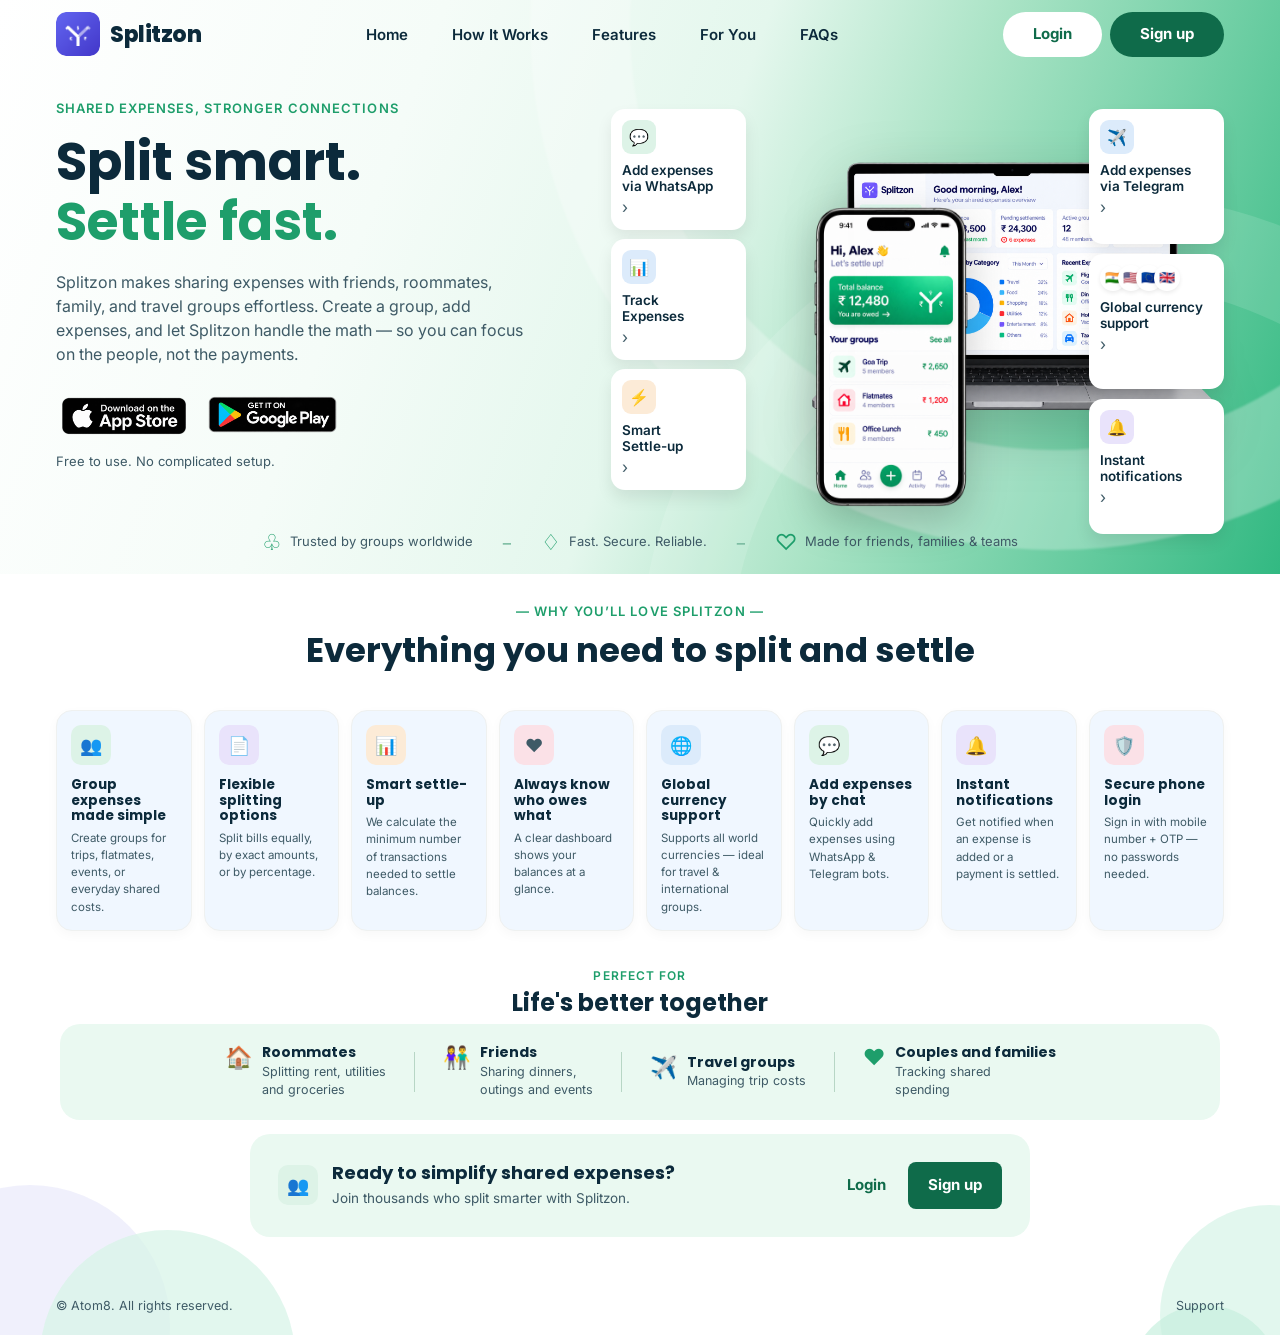
==== index.html @ 44561567 "updated code" ====
<!DOCTYPE html>
<html lang="en">
<head>
<meta charset="UTF-8" />
<meta name="viewport" content="width=device-width, initial-scale=1.0" />
<title>Splitzon — Split smart. Settle fast.</title>
<link rel="preconnect" href="https://fonts.googleapis.com">
<link rel="preconnect" href="https://fonts.gstatic.com" crossorigin>
<link href="https://fonts.googleapis.com/css2?family=Poppins:wght@600;700;800&family=Inter:wght@400;500;600&display=swap" rel="stylesheet">
<link rel="stylesheet" href="css/styles.css" />
</head>
<body>

<section class="hero">

  <nav class="navbar">
    <div class="nav-logo">
      <img src="assets/images/logo.png" alt="Splitzon" class="logo-img"
           onerror="this.style.display='none'; this.nextElementSibling.style.display='flex';" />
      <div class="logo-fallback" style="display:none;">S</div>
      <span class="logo-text">Splitzon</span>
    </div>

    <ul class="nav-links">
      <li><a href="index.html">Home</a></li>
      <li><a href="how-it-works.html">How It Works</a></li>
      <li><a href="features.html">Features</a></li>
      <li><a href="for-you.html">For You</a></li>
      <li><a href="faq.html">FAQs</a></li>
    </ul>

    <div class="nav-auth">
      <a href="https://szfe.atom8itsolutions.com/login" class="btn-login">Login</a>
      <a href="https://szfe.atom8itsolutions.com/login" class="btn-signup">Sign up</a>
    </div>

    <!-- Mobile-only hamburger toggle -->
    <button class="hamburger-btn" id="hamburgerBtn" aria-label="Toggle menu" aria-expanded="false" aria-controls="mobileMenu">
      <span></span><span></span><span></span>
    </button>

    <!-- Mobile-only dropdown menu -->
    <div class="mobile-menu" id="mobileMenu">
      <ul class="mobile-nav-links">
        <li><a href="index.html">Home</a></li>
        <li><a href="how-it-works.html">How It Works</a></li>
        <li><a href="features.html">Features</a></li>
        <li><a href="for-you.html">For You</a></li>
        <li><a href="faq.html">FAQs</a></li>
      </ul>
      <div class="mobile-auth">
        <a href="https://szfe.atom8itsolutions.com/login" class="btn-login">Login</a>
        <a href="https://szfe.atom8itsolutions.com/login" class="btn-signup">Sign up</a>
      </div>
    </div>
  </nav>

  <div class="hero-content">
    <div class="hero-text">
      <p class="eyebrow">SHARED EXPENSES, STRONGER CONNECTIONS</p>
      <h1 class="hero-heading">
        Split smart.<br>
        <span class="accent-green">Settle fast.</span>
      </h1>
      <p class="hero-desc">
        Splitzon makes sharing expenses with friends, roommates, family, and travel
        groups effortless. Create a group, add expenses, and let Splitzon handle
        the math — so you can focus on the people, not the payments.
      </p>

      <div class="store-badges">
        <img src="assets/images/app_store.png" alt="Download on the App Store" class="badge-img" />
        <img src="assets/images/play_store_badge.png" alt="Get it on Google Play" class="badge-img" />
      </div>
      <p class="hero-footnote">Free to use. No complicated setup.</p>
    </div>

    <div class="hero-visual">
      <div class="mockup-stack">
        <img src="assets/images/laptop_mockup.png" alt="Splitzon dashboard" class="laptop-mockup" />
        <img src="assets/images/phone_mockup.png" alt="Splitzon app" class="phone-mockup" />

        <div class="float-card card-whatsapp">
          <div class="float-icon icon-green"><span>💬</span></div>
          <div class="float-copy">
            <p>Add expenses<br>via WhatsApp</p>
          </div>
          <span class="card-arrow">›</span>
        </div>

        <div class="float-card card-track">
          <div class="float-icon icon-blue"><span>📊</span></div>
          <div class="float-copy">
            <p>Track<br>Expenses</p>
          </div>
          <span class="card-arrow">›</span>
        </div>

        <div class="float-card card-settle">
          <div class="float-icon icon-orange"><span>⚡</span></div>
          <div class="float-copy">
            <p>Smart<br>Settle-up</p>
          </div>
          <span class="card-arrow">›</span>
        </div>
      </div>

      <div class="float-card card-telegram">
        <div class="float-icon icon-blue"><span>✈️</span></div>
        <div class="float-copy">
          <p>Add expenses<br>via Telegram</p>
        </div>
        <span class="card-arrow">›</span>
      </div>

      <div class="float-card card-currency">
        <div class="flags-row">
          <span class="flag">🇮🇳</span>
          <span class="flag">🇺🇸</span>
          <span class="flag">🇪🇺</span>
          <span class="flag">🇬🇧</span>
        </div>
        <div class="float-copy">
          <p>Global currency<br>support</p>
        </div>
        <span class="card-arrow">›</span>
      </div>

      <div class="float-card card-notify">
        <div class="float-icon icon-purple"><span>🔔</span></div>
        <div class="float-copy">
          <p>Instant<br>notifications</p>
        </div>
        <span class="card-arrow">›</span>
      </div>
    </div>
  </div>

  <div class="trust-strip">
    <div class="trust-item">
      <span class="trust-icon">♧</span>
      <span>Trusted by groups worldwide</span>
    </div>
    <span class="trust-separator">−</span>
    <div class="trust-item">
      <span class="trust-icon">♢</span>
      <span>Fast. Secure. Reliable.</span>
    </div>
    <span class="trust-separator">−</span>
    <div class="trust-item">
      <span class="trust-icon">♡</span>
      <span>Made for friends, families &amp; teams</span>
    </div>
  </div>
</section>

<section class="why-section" id="features">
  <p class="section-label">— WHY YOU’LL LOVE SPLITZON —</p>
  <h2 class="section-heading">Everything you need to split and settle</h2>

  <div class="feature-grid">
    <div class="feature-card">
      <div class="feature-icon icon-green">👥</div>
      <h3>Group expenses<br>made simple</h3>
      <p>Create groups for trips, flatmates, events, or everyday shared costs.</p>
    </div>
    <div class="feature-card">
      <div class="feature-icon icon-purple">📄</div>
      <h3>Flexible splitting<br>options</h3>
      <p>Split bills equally, by exact amounts, or by percentage.</p>
    </div>
    <div class="feature-card">
      <div class="feature-icon icon-orange">📊</div>
      <h3>Smart settle-up</h3>
      <p>We calculate the minimum number of transactions needed to settle balances.</p>
    </div>
    <div class="feature-card">
      <div class="feature-icon icon-pink">❤️</div>
      <h3>Always know<br>who owes what</h3>
      <p>A clear dashboard shows your balances at a glance.</p>
    </div>
    <div class="feature-card">
      <div class="feature-icon icon-blue">🌐</div>
      <h3>Global currency<br>support</h3>
      <p>Supports all world currencies — ideal for travel &amp; international groups.</p>
    </div>
    <div class="feature-card">
      <div class="feature-icon icon-green">💬</div>
      <h3>Add expenses<br>by chat</h3>
      <p>Quickly add expenses using WhatsApp &amp; Telegram bots.</p>
    </div>
    <div class="feature-card">
      <div class="feature-icon icon-purple">🔔</div>
      <h3>Instant<br>notifications</h3>
      <p>Get notified when an expense is added or a payment is settled.</p>
    </div>
    <div class="feature-card">
      <div class="feature-icon icon-pink">🛡️</div>
      <h3>Secure phone<br>login</h3>
      <p>Sign in with mobile number + OTP — no passwords needed.</p>
    </div>
  </div>
</section>

<div class="decor-wrap">
  <span class="decor-circle dc-1"></span>
  <span class="decor-circle dc-2"></span>
  <span class="decor-circle dc-3"></span>
  <span class="decor-circle dc-4"></span>

  <section class="perfect-section" id="for-you">
    <p class="section-label">PERFECT FOR</p>
    <h2 class="section-heading">Life's better together</h2>

    <div class="perfect-box">
      <div class="perfect-grid">
        <div class="perfect-item">
          <span class="perfect-icon">🏠</span>
          <div>
            <h4>Roommates</h4>
            <p>Splitting rent, utilities<br>and groceries</p>
          </div>
        </div>
        <span class="perfect-divider"></span>
        <div class="perfect-item">
          <span class="perfect-icon">👫</span>
          <div>
            <h4>Friends</h4>
            <p>Sharing dinners,<br>outings and events</p>
          </div>
        </div>
        <span class="perfect-divider"></span>
        <div class="perfect-item">
          <span class="perfect-icon">✈️</span>
          <div>
            <h4>Travel groups</h4>
            <p>Managing trip costs</p>
          </div>
        </div>
        <span class="perfect-divider"></span>
        <div class="perfect-item">
          <span class="perfect-icon">❤️</span>
          <div>
            <h4>Couples and families</h4>
            <p>Tracking shared<br>spending</p>
          </div>
        </div>
      </div>
    </div>
  </section>

  <section class="cta-wrap">
    <div class="cta-box">
      <div class="cta-left">
        <div class="cta-icon">👥</div>
        <div>
          <h3>Ready to simplify shared expenses?</h3>
          <p>Join thousands who split smarter with Splitzon.</p>
        </div>
      </div>
      <div class="nav-auth">
        <a href="https://szfe.atom8itsolutions.com/login" class="btn-login">Login</a>
        <a href="https://szfe.atom8itsolutions.com/login" class="btn-signup">Sign up</a>
      </div>
    </div>
  </section>

  <footer class="footer">
    <p>© Atom8. All rights reserved.</p>
    <div class="footer-links">
      <a href="mailto:splitzonsupport@zhini.co.in">Support</a>
    </div>
  </footer>
</div>

<script src="js/script.js"></script>
<script src="js/mobile-menu.js"></script>
</body>
</html>
---- css/styles.css ----
/* ==========================================================
   Splitzon Landing Page — CSS
   Colors/fonts mirror the Flutter SplitzonColors / SplitzonText
   Updated to match latest Flutter home_screen.dart
   + Mobile responsive fixes (hamburger menu, phone mockup, trust strip)
   ========================================================== */

:root {
  --navy-text: #0C2A3B;
  --body-text: #3E5A66;
  --purple: #6C4FE8;
  --dark-green-btn: #0F6B4A;
  --mint-top: #EFFDF6;
  --mint-mid: #BDEBD3;
  --teal-bottom: #57C596;
  --card-green-bg: #DDF3E7;
  --card-purple-bg: #E9E3FB;
  --card-orange-bg: #FCEBD7;
  --card-pink-bg: #FBE1E7;
  --card-blue-bg: #DCEBFB;
  --section-label-green: #1E9E6B;
  --footer-bg: #EAF9F1;
  --input-border: #D8E4E1;
}

* {
  box-sizing: border-box;
}

* { box-sizing: border-box; margin: 0; padding: 0; }

body {
  font-family: 'Inter', sans-serif;
  color: var(--body-text);
  line-height: 1.5;
  background: #ffffff;
  overflow-x: hidden;
}

h1, h2, h3, h4 {
  font-family: 'Poppins', sans-serif;
  color: var(--navy-text);
  font-weight: 700;
  line-height: 1.15;
}

a { text-decoration: none; color: inherit; }

.hero {
  position: relative;
  isolation: isolate;
  overflow: hidden;
  background:
    linear-gradient(
      110deg,
      #FFFFFF 0%,
      #F5FCF8 30%,
      #E4F7ED 52%,
      #A9E3C5 68%,
      #32B982 100%
    );
}

.hero::before {
  content: "";
  position: absolute;
  width: 850px;
  height: 850px;
  right: -300px;
  top: -500px;
  border-radius: 50%;
  border: 100px solid rgba(255, 255, 255, 0.28);
  filter: blur(1px);
  pointer-events: none;
  z-index: -1;
}

.hero::after {
  content: "";
  position: absolute;
  width: 760px;
  height: 760px;
  right: -300px;
  bottom: -560px;
  border-radius: 50%;
  border: 90px solid rgba(255, 255, 255, 0.12);
  pointer-events: none;
  z-index: -1;
}

.navbar {
  position: relative;
  display: flex;
  align-items: center;
  justify-content: space-between;
  padding: 12px 56px;
  flex-wrap: wrap;
  gap: 16px;
}

.nav-logo { display: flex; align-items: center; gap: 10px; }
.logo-img {
  width: 44px;
  height: 44px;
  border-radius: 10px;
  object-fit: contain;
  display: block;
  image-rendering: auto;
}
.logo-fallback {
  width: 40px; height: 40px; border-radius: 10px;
  background: var(--purple); color: #fff;
  align-items: center; justify-content: center; font-weight: 800;
}
.logo-text { font-family: 'Poppins', sans-serif; font-weight: 800; font-size: 22px; color: var(--navy-text); letter-spacing: -0.5px; }

.nav-links { display: flex; list-style: none; gap: 44px; }
.nav-links a { font-weight: 600; font-size: 15px; color: var(--navy-text); }
.nav-links a:hover { color: var(--section-label-green); }

.nav-auth { display: flex; align-items: center; gap: 8px; }
.btn-login {
  font-weight: 700; font-size: 15px; color: var(--dark-green-btn);
  background: #fff; padding: 11px 30px; border-radius: 30px;
}
.btn-signup {
  background: var(--dark-green-btn); color: #fff; font-weight: 700; font-size: 15px;
  padding: 11px 30px; border-radius: 30px; transition: opacity 0.15s ease;
}
.btn-signup:hover { opacity: 0.9; }

/* ================= HAMBURGER (mobile only) ================= */
.hamburger-btn {
  display: none;
  flex-direction: column;
  justify-content: center;
  align-items: center;
  gap: 5px;
  width: 40px;
  height: 40px;
  background: transparent;
  border: none;
  cursor: pointer;
  z-index: 30;
  flex-shrink: 0;
}
.hamburger-btn span {
  display: block;
  width: 24px;
  height: 2.5px;
  border-radius: 2px;
  background: var(--navy-text);
  transition: transform 0.25s ease, opacity 0.2s ease;
}
.hamburger-btn.open span:nth-child(1) { transform: translateY(7.5px) rotate(45deg); }
.hamburger-btn.open span:nth-child(2) { opacity: 0; }
.hamburger-btn.open span:nth-child(3) { transform: translateY(-7.5px) rotate(-45deg); }

.mobile-menu {
  display: none;
  width: 100%;
  flex-direction: column;
  background: #fff;
  border-radius: 16px;
  box-shadow: 0 12px 28px rgba(12, 42, 59, 0.14);
  margin-top: 8px;
  padding: 10px 8px;
  order: 3;
}
.mobile-menu.open { display: flex; }
.mobile-nav-links { list-style: none; display: flex; flex-direction: column; }
.mobile-nav-links a {
  display: block;
  font-weight: 600;
  font-size: 15px;
  color: var(--navy-text);
  padding: 12px 14px;
  border-radius: 10px;
}
.mobile-nav-links a:active,
.mobile-nav-links a:hover { background: var(--footer-bg); color: var(--section-label-green); }
.mobile-auth {
  display: flex;
  gap: 10px;
  padding: 10px 10px 4px;
  border-top: 1px solid #EEF3F1;
  margin-top: 6px;
}
.mobile-auth .btn-login,
.mobile-auth .btn-signup {
  flex: 1;
  text-align: center;
  padding: 12px 10px;
}
.mobile-auth .btn-login { border: 1.5px solid var(--dark-green-btn); }

.hero-content {
  position: relative;
  z-index: 2;
  display: flex;
  align-items: flex-start;
  justify-content: space-between;
  gap: 40px;
  padding: 30px 56px 0;
  flex-wrap: wrap;
}

.hero-text { max-width: 520px; }
.eyebrow {
  font-weight: 600; font-size: 13px; letter-spacing: 1.1px;
  color: var(--section-label-green); margin-bottom: 14px;
}
.hero-heading { font-size: 52px; margin-bottom: 18px; }
.accent-green { color: #1E9E6B; }
.hero-desc { font-size: 16px; margin-bottom: 26px; max-width: 480px; }

.store-badges { display: flex; gap: 12px; margin-bottom: 14px; }
.badge-img { height: 46px; }

.hero-footnote { font-size: 13px; }

.hero-visual {
  position: relative;
  flex: 1;
  min-width: 420px;
  height: 420px;
  padding-left: 190px;
  z-index: 1;
}
.mockup-stack { position: relative; width: 100%; height: 100%; }
.laptop-mockup {
  position: absolute; left: 40px; top: 50px; width: 510px;; max-width: 90%;
  filter: drop-shadow(0 20px 30px rgba(0,0,0,0.18));
}
.phone-mockup {
  position: absolute; left: 15px; top: 90px; width: 220px;
  filter: drop-shadow(0 15px 20px rgba(0,0,0,0.2));
}

.float-card {
  position: absolute;
  width: 135px;
  background: #fff;
  border-radius: 14px;
  padding: 11px;
  box-shadow: 0 8px 16px rgba(0,0,0,0.08);
}

.float-card p {
  font-size: 13.5px;
  font-weight: 600;
  color: var(--navy-text);
  line-height: 1.25;
}

.float-icon {
  width: 34px; height: 34px; border-radius: 9px; margin-bottom: 8px;
  display: flex; align-items: center; justify-content: center; font-size: 16px;
}
.icon-green { background: var(--card-green-bg); }
.icon-purple { background: var(--card-purple-bg); }
.icon-orange { background: var(--card-orange-bg); }
.icon-pink { background: var(--card-pink-bg); }
.icon-blue { background: var(--card-blue-bg); }

.card-whatsapp { left: -155px; top: 10px; }
.card-track    { left: -155px; top: 140px; }
.card-settle   { left: -155px; top: 270px; }

.card-telegram {
  position: absolute;
  right: 0;
  top: 10px;
  height: 135px;
}

.card-currency {
  position: absolute;
  right: 0;
  top: 155px;
  height: 135px;
}

.card-notify {
  position: absolute;
  right: 0;
  top: 300px;
  height: 135px;
}

.flags-row { display: flex; margin-bottom: 8px; }
.flag {
  width: 26px; height: 26px; border-radius: 50%; background: #fff;
  display: flex; align-items: center; justify-content: center; font-size: 13px;
  box-shadow: 0 2px 4px rgba(0,0,0,0.08); margin-left: -8px; border: 2px solid #fff;
}
.flag:first-child { margin-left: 0; }

/* ================= TRUST STRIP ================= */
.trust-strip {
  display: flex;
  align-items: center;
  justify-content: center;
  gap: 28px;
  width: 100%;
  padding: 12px 56px 18px;
  margin-top: -2px;
}

.trust-item {
  display: flex;
  align-items: center;
  gap: 8px;
  white-space: nowrap;
  font-size: 13px;
  color: var(--body-text);
}

.trust-icon {
  font-size: 22px;
  color: var(--section-label-green);
  line-height: 1;
}

.trust-separator {
  color: #75B89D;
  font-size: 18px;
}

/* ================= WHY SECTION ================= */
.why-section { padding: 28px 56px; text-align: center; background: #fff; }
.section-label {
  font-weight: 600; font-size: 13px; letter-spacing: 1.1px; color: var(--section-label-green);
  margin-bottom: 10px;
}
.section-heading { font-size: 34px; margin-bottom: 40px; }

.feature-grid {
  display: grid;
  grid-template-columns: repeat(8, 1fr);
  gap: 12px;
  text-align: left;
}
.feature-card {
  background: #F0F7FF;
  border: 1px solid #EFF1F0;
  border-radius: 16px;
  padding: 14px;
  box-shadow: 0 4px 12px rgba(0,0,0,0.03);
  min-height: 185px;
  display: flex;
  flex-direction: column;
}
.feature-icon {
  width: 40px; height: 40px; border-radius: 10px; margin-bottom: 12px;
  display: flex; align-items: center; justify-content: center; font-size: 18px;
  flex-shrink: 0;
}
.feature-card h3 { font-size: 13.5px; margin-bottom: 6px; }
.feature-card p { font-size: 11.5px; flex: 1; }
.chat-icons { display: flex; gap: 6px; margin-top: 8px; }
.chat-dot {
  width: 24px; height: 24px; border-radius: 50%; display: flex;
  align-items: center; justify-content: center; font-size: 11px; color: #fff;
}
.dot-green { background: #25D366; }
.dot-blue { background: #2AABEE; }

/* ================= DECORATIVE BACKGROUND BLOBS (behind Perfect For / CTA / Footer) ================= */
.decor-wrap { position: relative; overflow: hidden; }
.decor-circle { position: absolute; border-radius: 50%; pointer-events: none; z-index: 0; }
.dc-1 { width: 280px; height: 280px; left: -110px; bottom: -130px; background: rgba(233, 232, 250, 0.65); }
.dc-2 { width: 255px; height: 255px; left: 40px;  bottom: -150px; background: rgba(216, 245, 232, 0.75); }
.dc-3 { width: 220px; height: 220px; right: -100px; bottom: -90px; background: rgba(216, 245, 232, 0.75); }
.dc-4 { width: 150px; height: 150px; right: 0px;   bottom: -120px; background: rgba(200, 240, 223, 0.7); }
.decor-wrap > .perfect-section,
.decor-wrap > .cta-wrap,
.decor-wrap > .footer { position: relative; z-index: 1; }

/* ================= PERFECT FOR ================= */
.perfect-section { background: #fff; padding: 8px 0 14px; text-align: center; }
.perfect-section .section-label { font-size: 12px; margin-bottom: 4px; padding: 0 22px; }
.perfect-section .section-heading { font-size: 24px; margin-bottom: 8px; padding: 0 22px; }

.perfect-box {
  width: calc(100% - 120px);
  max-width: 1266px;
  margin: 0 auto;
  background: var(--footer-bg);
  border-radius: 20px;
  padding: 20px 56px;
}
.perfect-grid {
  display: flex;
  align-items: center;
  justify-content: center;
  flex-wrap: wrap;
}
.perfect-item { display: flex; align-items: flex-start; gap: 10px; text-align: left; }
.perfect-icon { font-size: 22px; color: var(--section-label-green); line-height: 1; margin-top: 2px; }
.perfect-item h4 { font-size: 14px; margin-bottom: 2px; }
.perfect-item p { font-size: 12.5px; }
.perfect-divider { width: 1px; height: 40px; background: #B7D6C5; margin: 0 28px; flex-shrink: 0; }

/* ================= BOTTOM CTA ================= */
.cta-wrap { padding: 0 250px 40px; }
.cta-box {
  background: var(--footer-bg); border-radius: 20px; padding: 28px;
  display: flex; align-items: center; justify-content: space-between; flex-wrap: wrap; gap: 24px;
}
.cta-left { display: flex; align-items: center; gap: 14px; }
.cta-icon {
  width: 40px; height: 40px; border-radius: 10px; background: var(--card-green-bg);
  display: flex; align-items: center; justify-content: center; font-size: 18px;
  flex-shrink: 0;
}
.cta-left h3 { font-size: 18px; margin-bottom: 4px; }
.cta-left p { font-size: 13.5px; }
.cta-box .nav-auth .btn-login { background: transparent; padding: 10px 14px; }
.cta-box .nav-auth .btn-signup { padding: 12px 20px; border-radius: 8px; }

/* ================= FOOTER ================= */
.footer {
  padding: 20px 56px; display: flex; justify-content: space-between; align-items: center;
  flex-wrap: wrap; gap: 10px;
}
.footer p { font-size: 12.5px; }
.footer-links { display: flex; gap: 18px; }
.footer-links a { font-size: 12.5px; }
.footer-links a:hover { color: var(--section-label-green); }

/* ================= RESPONSIVE ================= */
/* Breakpoint matches Flutter's kMobileBreakpoint (1150px) */
@media (max-width: 1150px) {
  .hero::before,
  .hero::after {
    opacity: 0.45;
    transform: scale(0.55);
    transform-origin: top right;
  }

  .navbar { padding: 16px 20px; flex-wrap: wrap; }
  .nav-links, .nav-auth { display: none; }
  .hamburger-btn { display: flex; }

  .hero-content { padding: 20px 20px 40px; }
  .hero-heading { font-size: 34px; }

  /* Show a simplified centered phone mockup instead of the full laptop stack */
  .hero-visual {
    display: none;
  }
  .mockup-stack {
    position: static;
    width: auto;
    height: auto;
  }
  .laptop-mockup,
  .float-card,
  .card-telegram,
  .card-currency,
  .card-notify {
    display: none;
  }
  .phone-mockup {
    display: none;
  }

  /* Trust strip: stack vertically so text never gets clipped */
  .trust-strip {
    flex-direction: column;
    align-items: flex-start;
    gap: 12px;
    padding: 16px 20px 20px;
  }
  .trust-item { white-space: normal; }
  .trust-separator { display: none; }

  .why-section { padding: 20px; }
  .feature-grid {
    grid-template-columns: repeat(2, 1fr);
    gap: 10px;
  }
  .feature-card { min-height: auto; }

  .perfect-section { padding: 18px 0 22px; }
  .perfect-section .section-label,
  .perfect-section .section-heading { padding: 0 20px; }
  .perfect-box { padding: 20px; }
  .perfect-grid { flex-direction: column; align-items: center; gap: 16px; }
  .perfect-item { width: 100%; max-width: 320px; padding: 0 20px; }
  .perfect-divider { display: none; }

  .dc-1, .dc-2, .dc-3, .dc-4 { transform: scale(0.6); }

  .cta-wrap { padding: 0 20px 40px; }
  .cta-box { flex-direction: column; align-items: flex-start; }
  .cta-box .nav-auth { display: flex; }

  .footer { padding: 20px; }
}

@media (max-width: 420px) {
  .hero-heading { font-size: 28px; }
  .store-badges { flex-wrap: wrap; }
}
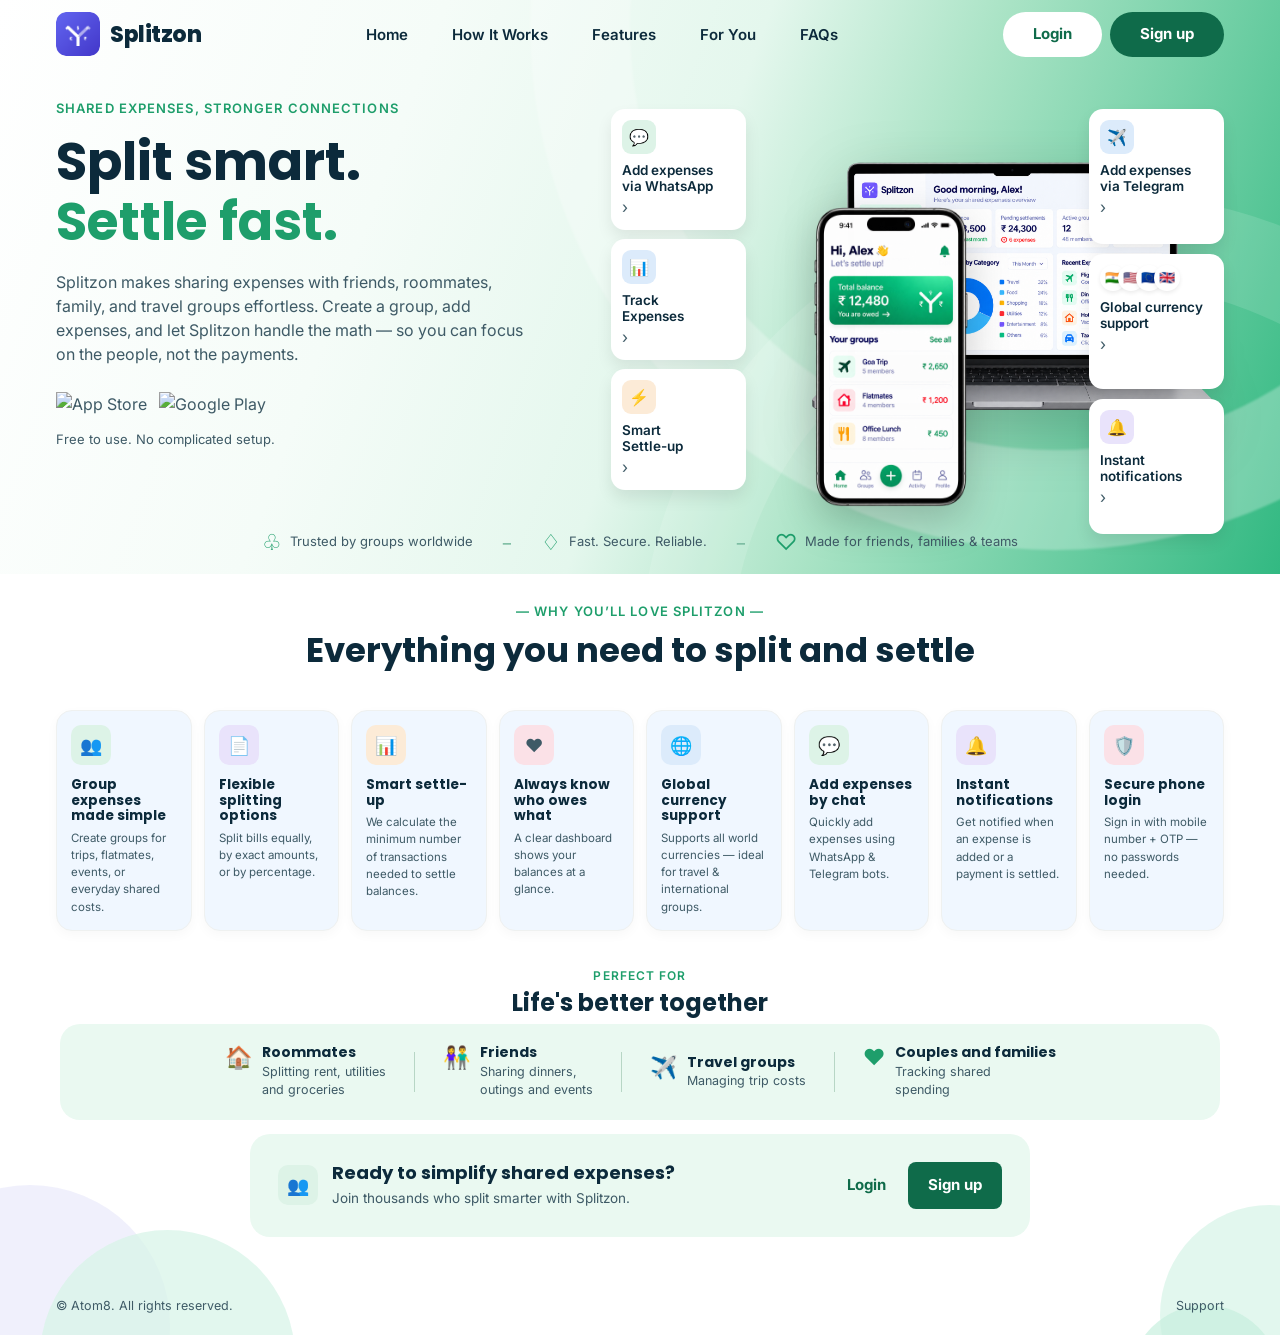
==== commit 2f5b497a: "updated code" ====
--- a/index.html
+++ b/index.html
@@ -30,8 +30,8 @@
     </ul>
 
     <div class="nav-auth">
-      <a href="https://szfe.atom8itsolutions.com/login" class="btn-login">Login</a>
-      <a href="https://szfe.atom8itsolutions.com/login" class="btn-signup">Sign up</a>
+      <a href="https://szfe.atom8itsolutions.com/#/login" class="btn-login">Login</a>
+      <a href="https://szfe.atom8itsolutions.com/#/login" class="btn-signup">Sign up</a>
     </div>
 
     <!-- Mobile-only hamburger toggle -->
@@ -49,8 +49,8 @@
         <li><a href="faq.html">FAQs</a></li>
       </ul>
       <div class="mobile-auth">
-        <a href="https://szfe.atom8itsolutions.com/login" class="btn-login">Login</a>
-        <a href="https://szfe.atom8itsolutions.com/login" class="btn-signup">Sign up</a>
+        <a href="https://szfe.atom8itsolutions.com/#/login" class="btn-login">Login</a>
+        <a href="https://szfe.atom8itsolutions.com/#/login" class="btn-signup">Sign up</a>
       </div>
     </div>
   </nav>
@@ -69,8 +69,12 @@
       </p>
 
       <div class="store-badges">
-        <img src="assets/images/app_store.png" alt="Download on the App Store" class="badge-img" />
-        <img src="assets/images/play_store_badge.png" alt="Get it on Google Play" class="badge-img" />
+        <a href="https://apps.apple.com/in/app/splitzon/id6780897945" target="_blank" rel="noopener">
+          <img src="appstore.png" class="badge-img" alt="App Store">
+        </a>
+        <a href="https://play.google.com/store/apps/details?id=com.zhini.splitzon" target="_blank" rel="noopener">
+          <img src="googleplay.png" class="badge-img" alt="Google Play">
+        </a>
       </div>
       <p class="hero-footnote">Free to use. No complicated setup.</p>
     </div>
@@ -259,8 +263,8 @@
         </div>
       </div>
       <div class="nav-auth">
-        <a href="https://szfe.atom8itsolutions.com/login" class="btn-login">Login</a>
-        <a href="https://szfe.atom8itsolutions.com/login" class="btn-signup">Sign up</a>
+        <a href="https://szfe.atom8itsolutions.com/#/login" class="btn-login">Login</a>
+        <a href="https://szfe.atom8itsolutions.com/#/login" class="btn-signup">Sign up</a>
       </div>
     </div>
   </section>
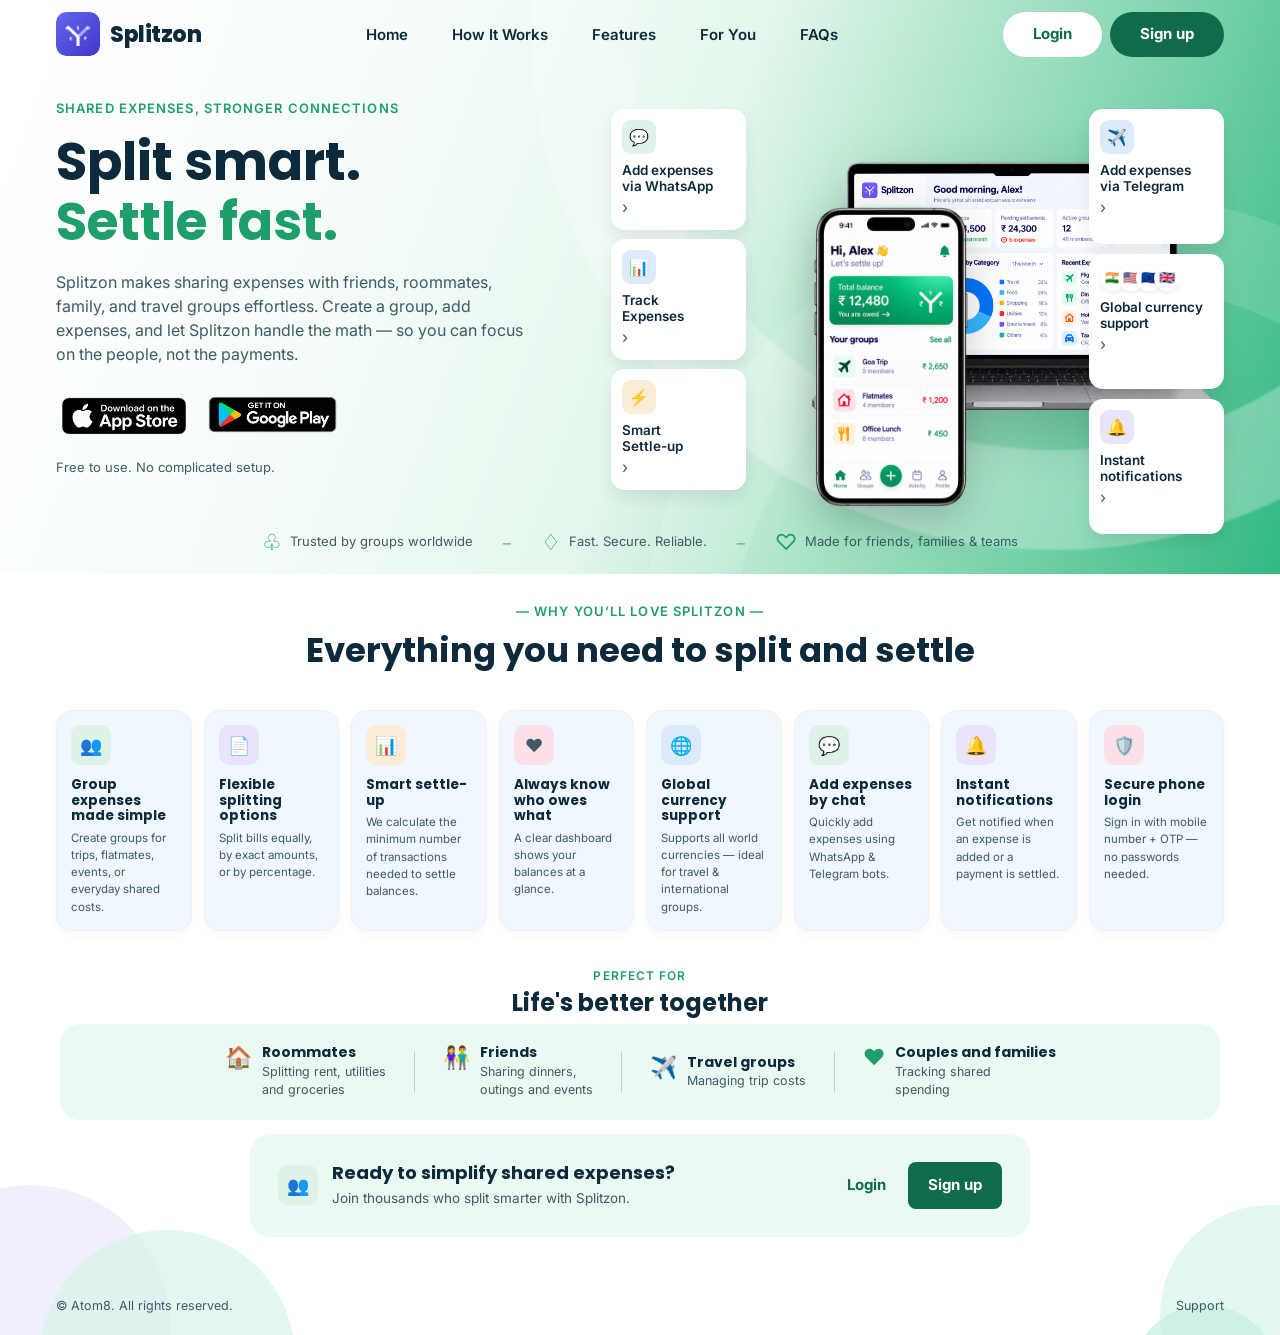
==== commit 3c5e7193: "updated code" ====
--- a/index.html
+++ b/index.html
@@ -70,10 +70,10 @@
 
       <div class="store-badges">
         <a href="https://apps.apple.com/in/app/splitzon/id6780897945" target="_blank" rel="noopener">
-          <img src="appstore.png" class="badge-img" alt="App Store">
+          <img src="assets/images/app_store.png" class="badge-img" alt="App Store">
         </a>
         <a href="https://play.google.com/store/apps/details?id=com.zhini.splitzon" target="_blank" rel="noopener">
-          <img src="googleplay.png" class="badge-img" alt="Google Play">
+          <img src="assets/images/play_store_badge.png" class="badge-img" alt="Google Play">
         </a>
       </div>
       <p class="hero-footnote">Free to use. No complicated setup.</p>
